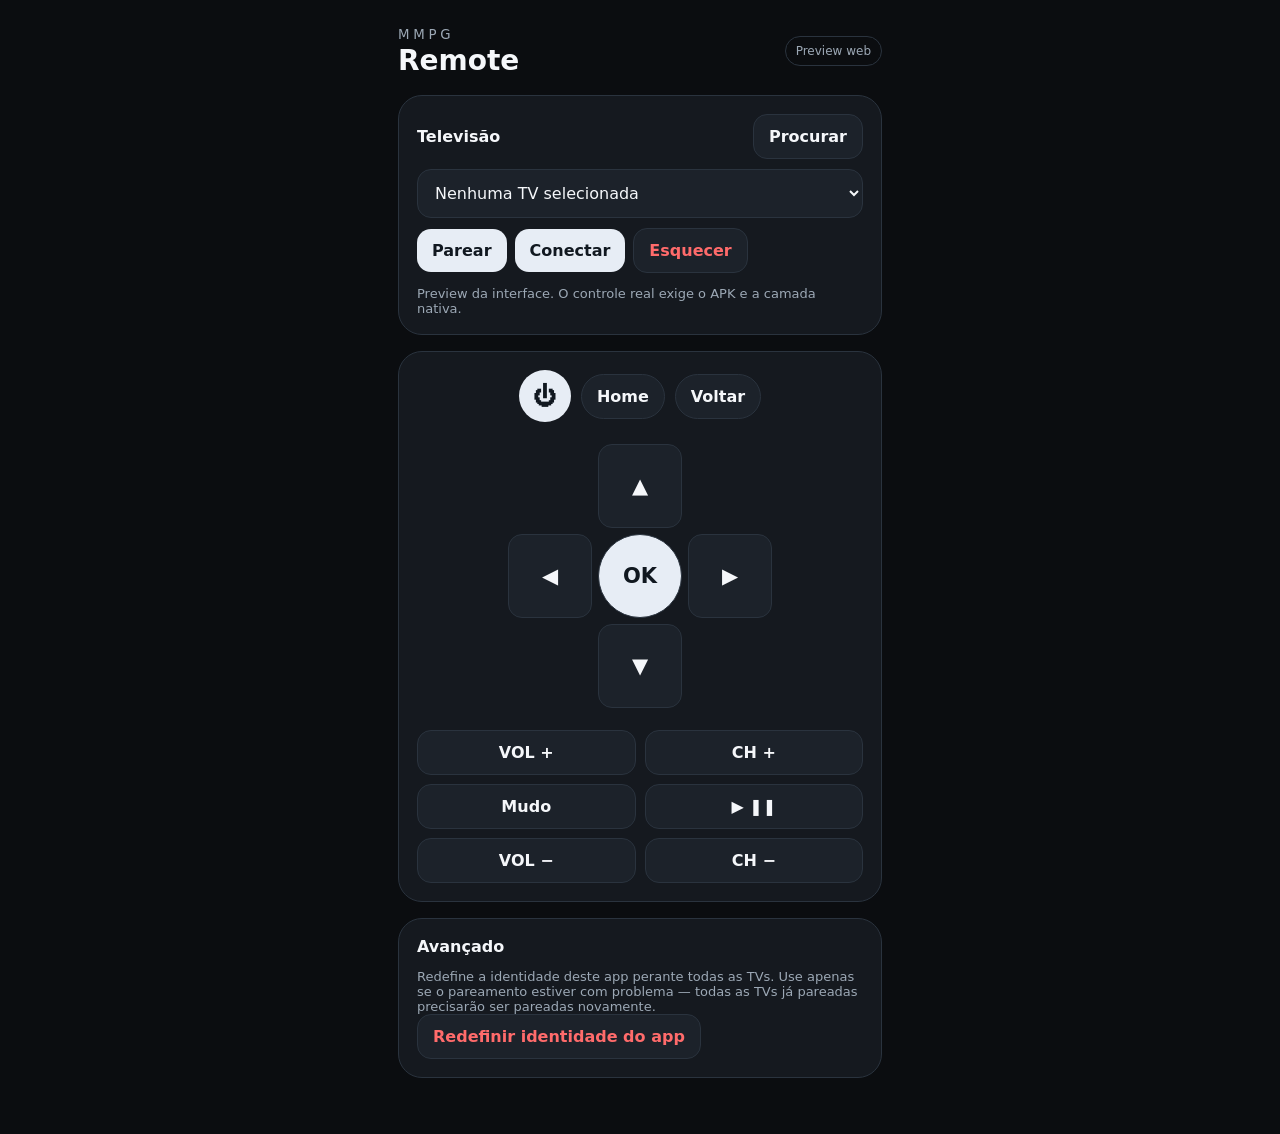
==== MMPG_Remote/app/src/main/assets/index.html @ 169b91bf "Implement MMPG Remote: Android TV Remote Protocol v2 client Initial working implementation of the MM" ====
<!doctype html>
<html lang="pt-BR">
<head>
  <meta charset="utf-8" />
  <meta name="viewport" content="width=device-width,initial-scale=1,viewport-fit=cover" />
  <title>MMPG Remote</title>
  <link rel="stylesheet" href="style.css" />
</head>
<body>
  <main class="app">
    <header>
      <div>
        <small>MMPG</small>
        <h1>Remote</h1>
      </div>
      <span id="status" class="badge">Desconectado</span>
      <span id="mockBadge" class="badge mock" hidden title="Build de debug (BuildConfig.ALLOW_MOCK)">DEBUG</span>
    </header>

    <section class="card">
      <div class="row">
        <strong>Televisão</strong>
        <button class="ghost" onclick="discover()">Procurar</button>
      </div>
      <select id="deviceSelect">
        <option value="">Nenhuma TV selecionada</option>
      </select>
      <div class="row compact">
        <button onclick="openPair()">Parear</button>
        <button onclick="connectTv()">Conectar</button>
        <button class="danger ghost" onclick="forgetTv()">Esquecer</button>
      </div>
      <p id="deviceInfo" class="muted">Celular e TV devem estar na mesma Wi‑Fi.</p>
    </section>

    <section class="remote">
      <div class="top-actions">
        <button class="round power" onclick="key('POWER')">⏻</button>
        <button class="pill" onclick="key('HOME')">Home</button>
        <button class="pill" onclick="key('BACK')">Voltar</button>
      </div>

      <div class="dpad">
        <button class="up" onclick="key('UP')">▲</button>
        <button class="left" onclick="key('LEFT')">◀</button>
        <button class="ok" onclick="key('ENTER')">OK</button>
        <button class="right" onclick="key('RIGHT')">▶</button>
        <button class="down" onclick="key('DOWN')">▼</button>
      </div>

      <div class="grid">
        <button onclick="key('VOLUME_UP')">VOL +</button>
        <button onclick="key('CHANNEL_UP')">CH +</button>
        <button onclick="key('MUTE')">Mudo</button>
        <button onclick="key('PLAY_PAUSE')">▶︎ ❚❚</button>
        <button onclick="key('VOLUME_DOWN')">VOL −</button>
        <button onclick="key('CHANNEL_DOWN')">CH −</button>
      </div>
    </section>

    <section class="card advanced">
      <strong>Avançado</strong>
      <p class="muted">Redefine a identidade deste app perante todas as TVs. Use apenas se o pareamento estiver com problema — todas as TVs já pareadas precisarão ser pareadas novamente.</p>
      <button class="danger ghost" onclick="resetIdentity()">Redefinir identidade do app</button>
    </section>
  </main>

  <dialog id="pairDialog">
    <form method="dialog" onsubmit="return doPair(event)">
      <h3>Parear TV</h3>
      <p>Digite o código exibido na televisão.</p>
      <input id="pin" inputmode="text" autocomplete="one-time-code" maxlength="12" placeholder="Código da TV" />
      <div class="row">
        <button value="cancel" class="ghost">Cancelar</button>
        <button value="default" type="submit">Parear</button>
      </div>
    </form>
  </dialog>

  <div id="toast"></div>
  <script src="app.js"></script>
</body>
</html>
---- MMPG_Remote/app/src/main/assets/style.css ----
:root{
  color-scheme:dark;
  --bg:#0b0d10;
  --panel:#15191f;
  --panel2:#1c222a;
  --text:#f5f7fa;
  --muted:#9ca8b5;
  --line:#2a333e;
  --accent:#e7edf5;
  --danger:#ff6b6b;
}
*{box-sizing:border-box}
body{margin:0;background:var(--bg);color:var(--text);font-family:Inter,system-ui,Arial,sans-serif}
.app{max-width:520px;margin:auto;padding:24px 18px 40px}
header{display:flex;align-items:center;justify-content:space-between;margin-bottom:18px}
header small{letter-spacing:.28em;color:var(--muted)}
h1{margin:1px 0 0;font-size:28px}
.card,.remote{background:var(--panel);border:1px solid var(--line);border-radius:24px;padding:18px;margin-bottom:16px}
.row{display:flex;align-items:center;justify-content:space-between;gap:8px}
.compact{margin-top:10px;justify-content:flex-start;flex-wrap:wrap}
select,input,button{font:inherit}
select,input{width:100%;background:var(--panel2);color:var(--text);border:1px solid var(--line);border-radius:14px;padding:13px;margin-top:10px}
button{border:0;border-radius:14px;padding:12px 15px;background:var(--accent);color:#111820;font-weight:700}
button.ghost{background:var(--panel2);color:var(--text);border:1px solid var(--line)}
button.danger{color:var(--danger)}
.badge{font-size:12px;color:var(--muted);border:1px solid var(--line);padding:7px 10px;border-radius:99px}
.badge.mock{color:var(--danger);border-color:var(--danger);margin-left:6px}
.muted{color:var(--muted);font-size:13px;margin-bottom:0}
.top-actions{display:flex;gap:10px;justify-content:center;align-items:center}
.round{width:52px;height:52px;border-radius:50%;padding:0;font-size:23px}
.pill{border-radius:99px;background:var(--panel2);color:var(--text);border:1px solid var(--line)}
.dpad{width:264px;height:264px;margin:22px auto;display:grid;grid-template:repeat(3,1fr)/repeat(3,1fr);gap:6px}
.dpad button{background:var(--panel2);color:var(--text);font-size:21px;border:1px solid var(--line)}
.dpad .up{grid-column:2}.dpad .left{grid-column:1;grid-row:2}.dpad .ok{grid-column:2;grid-row:2;border-radius:50%;background:var(--accent);color:#111820}.dpad .right{grid-column:3;grid-row:2}.dpad .down{grid-column:2;grid-row:3}
.grid{display:grid;grid-template-columns:repeat(2,1fr);gap:9px}.grid button{background:var(--panel2);color:var(--text);border:1px solid var(--line)}
dialog{border:1px solid var(--line);background:var(--panel);color:var(--text);border-radius:20px;max-width:360px;width:calc(100% - 32px)}
dialog::backdrop{background:#000a}
#toast{position:fixed;left:50%;bottom:26px;transform:translateX(-50%);background:#eff3f8;color:#12171d;padding:11px 15px;border-radius:99px;opacity:0;pointer-events:none;transition:.2s;max-width:90%;white-space:nowrap;overflow:hidden;text-overflow:ellipsis}
#toast.show{opacity:1}
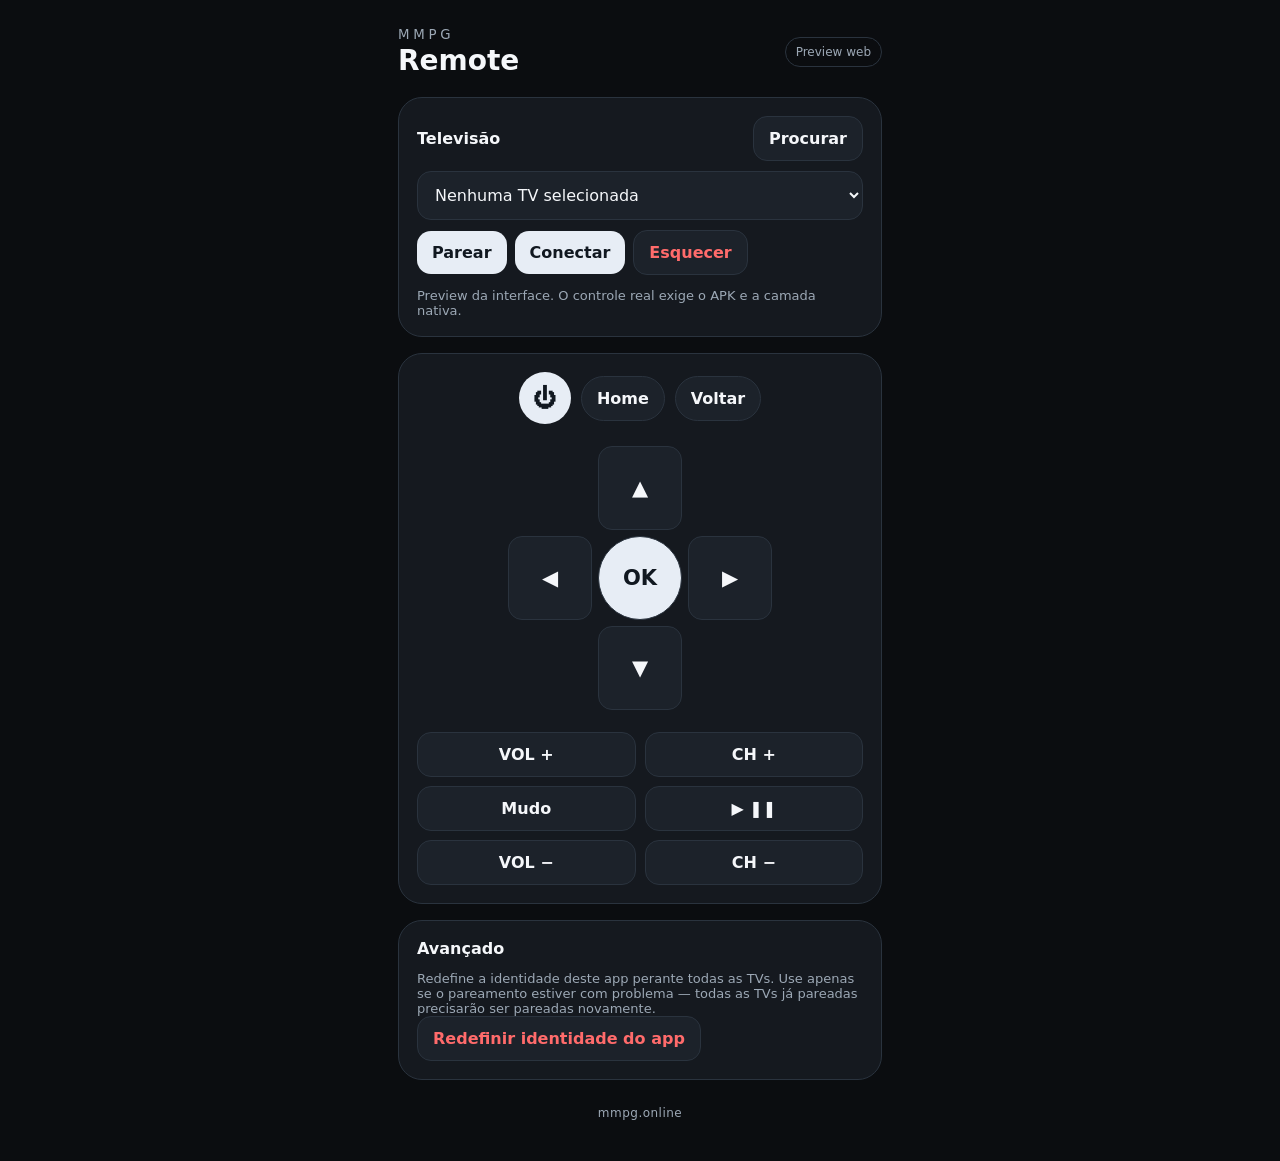
==== commit ce393b8c: "Validate MMPG Remote against a real Android TV and fix real-device bugs First end-to-end validation " ====
--- a/MMPG_Remote/app/src/main/assets/index.html
+++ b/MMPG_Remote/app/src/main/assets/index.html
@@ -12,6 +12,7 @@
       <div>
         <small>MMPG</small>
         <h1>Remote</h1>
+        <small id="versionLabel" class="version"></small>
       </div>
       <span id="status" class="badge">Desconectado</span>
       <span id="mockBadge" class="badge mock" hidden title="Build de debug (BuildConfig.ALLOW_MOCK)">DEBUG</span>
@@ -63,6 +64,21 @@
       <p class="muted">Redefine a identidade deste app perante todas as TVs. Use apenas se o pareamento estiver com problema — todas as TVs já pareadas precisarão ser pareadas novamente.</p>
       <button class="danger ghost" onclick="resetIdentity()">Redefinir identidade do app</button>
     </section>
+
+    <section class="card debug-log" id="debugLogSection" hidden>
+      <div class="row">
+        <strong>Log</strong>
+        <div class="row compact" style="margin-top:0">
+          <button class="ghost" onclick="copyLog()">Copiar</button>
+          <button class="ghost" onclick="clearLog()">Limpar</button>
+        </div>
+      </div>
+      <pre id="debugLog" class="log"></pre>
+    </section>
+
+    <footer class="app-footer">
+      <a href="https://mmpg.online" target="_blank" rel="noopener">mmpg.online</a>
+    </footer>
   </main>
 
   <dialog id="pairDialog">
@@ -71,7 +87,7 @@
       <p>Digite o código exibido na televisão.</p>
       <input id="pin" inputmode="text" autocomplete="one-time-code" maxlength="12" placeholder="Código da TV" />
       <div class="row">
-        <button value="cancel" class="ghost">Cancelar</button>
+        <button type="button" class="ghost" onclick="cancelPair()">Cancelar</button>
         <button value="default" type="submit">Parear</button>
       </div>
     </form>
--- a/MMPG_Remote/app/src/main/assets/style.css
+++ b/MMPG_Remote/app/src/main/assets/style.css
@@ -15,6 +15,8 @@
 header{display:flex;align-items:center;justify-content:space-between;margin-bottom:18px}
 header small{letter-spacing:.28em;color:var(--muted)}
 h1{margin:1px 0 0;font-size:28px}
+.version{display:block;letter-spacing:0;color:var(--muted);font-size:11px;margin-top:2px}
+.log{max-height:180px;overflow-y:auto;overflow-x:auto;white-space:pre-wrap;word-break:break-word;background:var(--panel2);border:1px solid var(--line);border-radius:12px;padding:10px;margin-top:10px;font-family:ui-monospace,Consolas,monospace;font-size:11px;color:var(--muted);line-height:1.5}
 .card,.remote{background:var(--panel);border:1px solid var(--line);border-radius:24px;padding:18px;margin-bottom:16px}
 .row{display:flex;align-items:center;justify-content:space-between;gap:8px}
 .compact{margin-top:10px;justify-content:flex-start;flex-wrap:wrap}
@@ -37,3 +39,6 @@
 dialog::backdrop{background:#000a}
 #toast{position:fixed;left:50%;bottom:26px;transform:translateX(-50%);background:#eff3f8;color:#12171d;padding:11px 15px;border-radius:99px;opacity:0;pointer-events:none;transition:.2s;max-width:90%;white-space:nowrap;overflow:hidden;text-overflow:ellipsis}
 #toast.show{opacity:1}
+.app-footer{text-align:center;padding-top:6px}
+.app-footer a{color:var(--muted);font-size:12px;text-decoration:none;letter-spacing:.04em}
+.app-footer a:active{color:var(--text)}
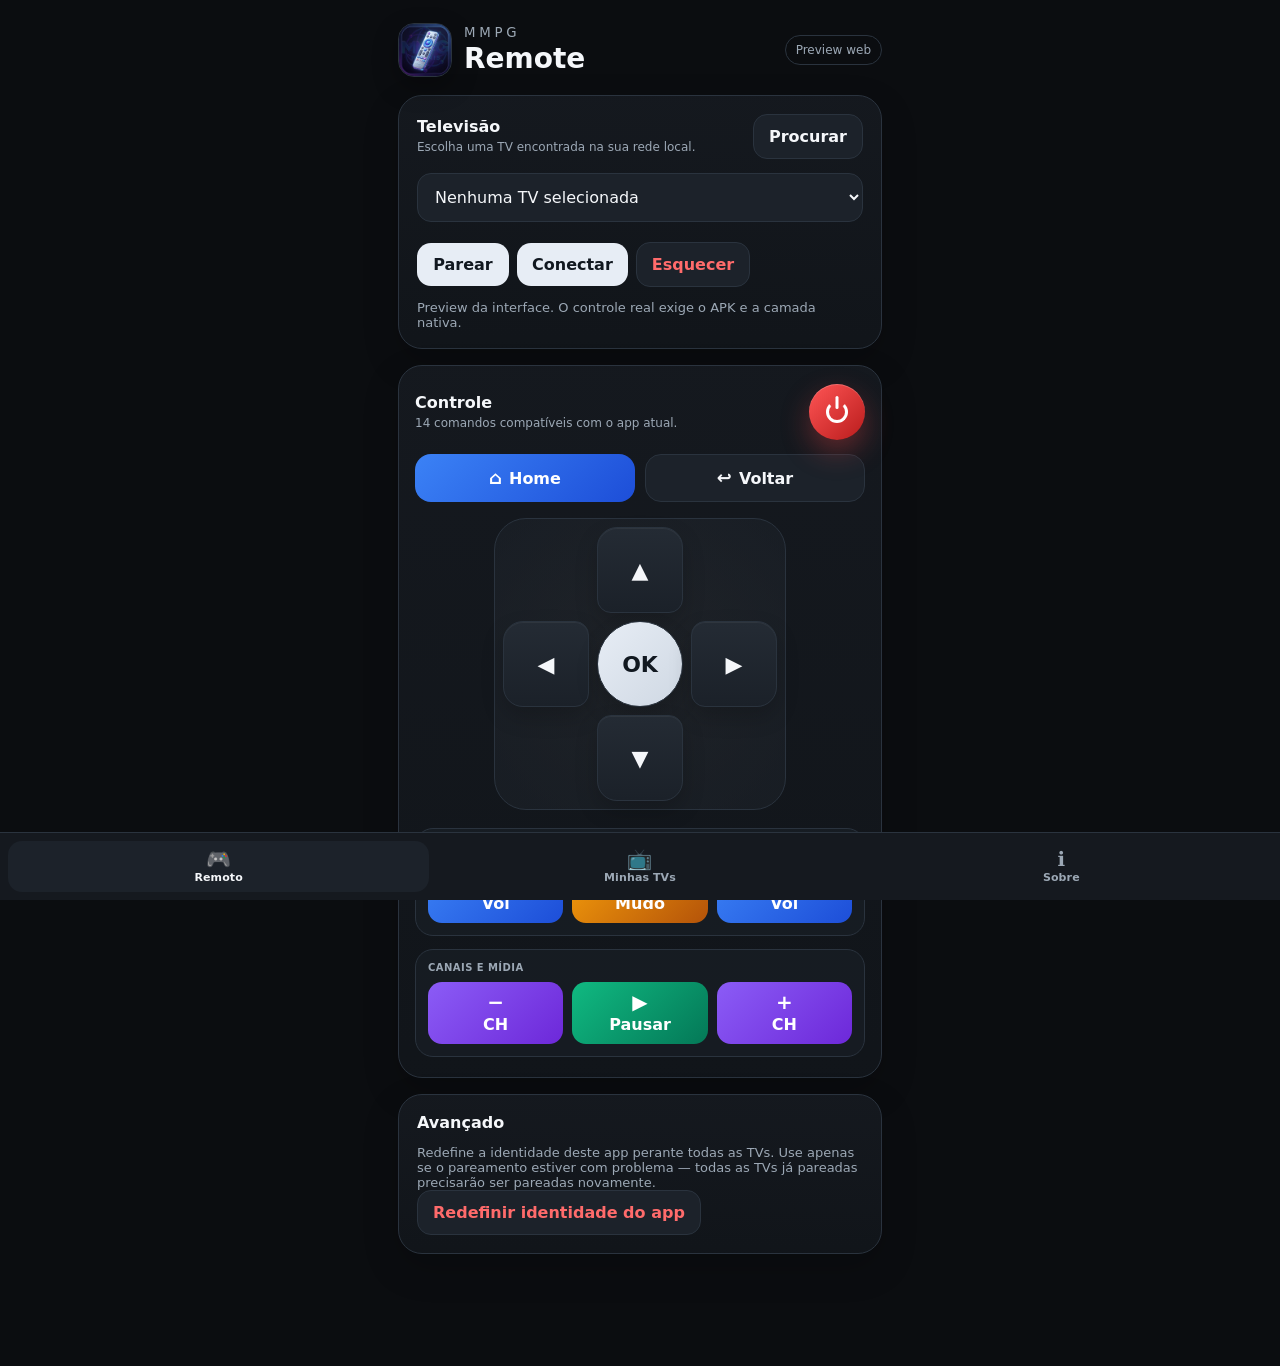
==== commit 5449f143: "Add multi-brand TV support, Play Billing paywall, and UI overhaul to MMPG Remote - New TvProvider ar" ====
--- a/MMPG_Remote/app/src/main/assets/index.html
+++ b/MMPG_Remote/app/src/main/assets/index.html
@@ -5,81 +5,163 @@
   <meta name="viewport" content="width=device-width,initial-scale=1,viewport-fit=cover" />
   <title>MMPG Remote</title>
   <link rel="stylesheet" href="style.css" />
+  <link rel="stylesheet" href="paywall.css" />
 </head>
 <body>
   <main class="app">
-    <header>
-      <div>
-        <small>MMPG</small>
-        <h1>Remote</h1>
-        <small id="versionLabel" class="version"></small>
-      </div>
-      <span id="status" class="badge">Desconectado</span>
-      <span id="mockBadge" class="badge mock" hidden title="Build de debug (BuildConfig.ALLOW_MOCK)">DEBUG</span>
+    <header class="app-header">
+      <div class="brand-lockup">
+        <img src="logo_mmpg_remoto.jpg" alt="MMPG Remote" class="app-logo">
+        <div>
+          <small>MMPG</small>
+          <h1>Remote</h1>
+          <small id="versionLabel" class="version"></small>
+        </div>
+      </div>
+      <div class="header-status">
+        <span id="status" class="badge">Desconectado</span>
+        <span id="mockBadge" class="badge mock" hidden title="Build de debug (BuildConfig.ALLOW_MOCK)">DEBUG</span>
+      </div>
     </header>
 
-    <section class="card">
-      <div class="row">
-        <strong>Televisão</strong>
-        <button class="ghost" onclick="discover()">Procurar</button>
-      </div>
-      <select id="deviceSelect">
-        <option value="">Nenhuma TV selecionada</option>
-      </select>
-      <div class="row compact">
-        <button onclick="openPair()">Parear</button>
-        <button onclick="connectTv()">Conectar</button>
-        <button class="danger ghost" onclick="forgetTv()">Esquecer</button>
-      </div>
-      <p id="deviceInfo" class="muted">Celular e TV devem estar na mesma Wi‑Fi.</p>
-    </section>
-
-    <section class="remote">
-      <div class="top-actions">
-        <button class="round power" onclick="key('POWER')">⏻</button>
-        <button class="pill" onclick="key('HOME')">Home</button>
-        <button class="pill" onclick="key('BACK')">Voltar</button>
-      </div>
-
-      <div class="dpad">
-        <button class="up" onclick="key('UP')">▲</button>
-        <button class="left" onclick="key('LEFT')">◀</button>
-        <button class="ok" onclick="key('ENTER')">OK</button>
-        <button class="right" onclick="key('RIGHT')">▶</button>
-        <button class="down" onclick="key('DOWN')">▼</button>
-      </div>
-
-      <div class="grid">
-        <button onclick="key('VOLUME_UP')">VOL +</button>
-        <button onclick="key('CHANNEL_UP')">CH +</button>
-        <button onclick="key('MUTE')">Mudo</button>
-        <button onclick="key('PLAY_PAUSE')">▶︎ ❚❚</button>
-        <button onclick="key('VOLUME_DOWN')">VOL −</button>
-        <button onclick="key('CHANNEL_DOWN')">CH −</button>
-      </div>
-    </section>
-
-    <section class="card advanced">
-      <strong>Avançado</strong>
-      <p class="muted">Redefine a identidade deste app perante todas as TVs. Use apenas se o pareamento estiver com problema — todas as TVs já pareadas precisarão ser pareadas novamente.</p>
-      <button class="danger ghost" onclick="resetIdentity()">Redefinir identidade do app</button>
-    </section>
-
-    <section class="card debug-log" id="debugLogSection" hidden>
-      <div class="row">
-        <strong>Log</strong>
-        <div class="row compact" style="margin-top:0">
-          <button class="ghost" onclick="copyLog()">Copiar</button>
-          <button class="ghost" onclick="clearLog()">Limpar</button>
-        </div>
-      </div>
-      <pre id="debugLog" class="log"></pre>
-    </section>
-
-    <footer class="app-footer">
-      <a href="https://mmpg.online" target="_blank" rel="noopener">mmpg.online</a>
-    </footer>
+    <div class="view" id="view-remote">
+      <section class="card tv-card">
+        <div class="row">
+          <div>
+            <strong>Televisão</strong>
+            <p class="section-hint">Escolha uma TV encontrada na sua rede local.</p>
+          </div>
+          <button class="ghost discover-btn" onclick="discover()">Procurar</button>
+        </div>
+        <select id="deviceSelect" aria-label="TV selecionada">
+          <option value="">Nenhuma TV selecionada</option>
+        </select>
+        <div id="deviceCards" class="device-cards" aria-live="polite"></div>
+        <div class="row compact tv-actions">
+          <button onclick="openPair()">Parear</button>
+          <button onclick="connectTv()">Conectar</button>
+          <button class="danger ghost" onclick="forgetTv()">Esquecer</button>
+        </div>
+        <p id="deviceInfo" class="muted">Celular e TV devem estar na mesma Wi‑Fi.</p>
+      </section>
+
+      <section class="remote">
+        <div class="remote-head">
+          <div>
+            <strong>Controle</strong>
+            <p class="section-hint">14 comandos compatíveis com o app atual.</p>
+          </div>
+          <button class="round power" onclick="key('POWER')" aria-label="Ligar/desligar"><span class="power-icon"></span></button>
+        </div>
+
+        <div class="top-actions">
+          <button class="pill pill-home" onclick="key('HOME')"><span>⌂</span>Home</button>
+          <button class="pill pill-back" onclick="key('BACK')"><span>↩</span>Voltar</button>
+        </div>
+
+        <div class="dpad">
+          <button class="up" onclick="key('UP')" aria-label="Cima"><span>▲</span></button>
+          <button class="left" onclick="key('LEFT')" aria-label="Esquerda"><span>◀</span></button>
+          <button class="ok" onclick="key('ENTER')">OK</button>
+          <button class="right" onclick="key('RIGHT')" aria-label="Direita"><span>▶</span></button>
+          <button class="down" onclick="key('DOWN')" aria-label="Baixo"><span>▼</span></button>
+        </div>
+
+        <div class="remote-groups">
+          <div class="remote-group">
+            <span class="group-label">Volume</span>
+            <div class="grid grid-three">
+              <button class="fn-volume" onclick="key('VOLUME_DOWN')"><span>−</span>Vol</button>
+              <button class="fn-mute" onclick="key('MUTE')"><span>●</span>Mudo</button>
+              <button class="fn-volume" onclick="key('VOLUME_UP')"><span>+</span>Vol</button>
+            </div>
+          </div>
+          <div class="remote-group">
+            <span class="group-label">Canais e mídia</span>
+            <div class="grid grid-three">
+              <button class="fn-channel" onclick="key('CHANNEL_DOWN')"><span>−</span>CH</button>
+              <button class="fn-play" onclick="key('PLAY_PAUSE')"><span>▶</span>Pausar</button>
+              <button class="fn-channel" onclick="key('CHANNEL_UP')"><span>+</span>CH</button>
+            </div>
+          </div>
+        </div>
+      </section>
+
+      <section class="card advanced">
+        <strong>Avançado</strong>
+        <p class="muted">Redefine a identidade deste app perante todas as TVs. Use apenas se o pareamento estiver com problema — todas as TVs já pareadas precisarão ser pareadas novamente.</p>
+        <button class="danger ghost" onclick="resetIdentity()">Redefinir identidade do app</button>
+      </section>
+
+      <section class="card debug-log" id="debugLogSection" hidden>
+        <div class="row">
+          <strong>Log</strong>
+          <div class="row compact" style="margin-top:0">
+            <button class="ghost" onclick="copyLog()">Copiar</button>
+            <button class="ghost" onclick="clearLog()">Limpar</button>
+          </div>
+        </div>
+        <pre id="debugLog" class="log"></pre>
+      </section>
+    </div>
+
+    <div class="view" id="view-tvs" hidden>
+      <section class="card">
+        <div class="row">
+          <strong>TVs pareadas</strong>
+          <button class="ghost" onclick="loadPairedDevices()">Atualizar</button>
+        </div>
+        <p class="muted">TVs que você já pareou neste aparelho — inclusive as que não estão visíveis na rede agora.</p>
+        <div id="pairedList" class="paired-list">
+          <p class="muted" id="pairedEmpty">Nenhuma TV pareada ainda.</p>
+        </div>
+      </section>
+    </div>
+
+    <div class="view" id="view-about" hidden>
+      <section class="card">
+        <div class="row">
+          <strong>MMPG Remote</strong>
+          <small id="aboutVersion" class="muted"></small>
+        </div>
+        <p class="muted">Controle remoto para Android TV/Google TV, LG webOS e Samsung Tizen — direto na sua rede local, sem servidor, sem nuvem.</p>
+      </section>
+
+      <section class="card" id="aboutPlanCard">
+        <strong>Seu plano</strong>
+        <p class="muted" id="aboutPlanStatus">Verificando…</p>
+        <div class="row compact" id="aboutPlanActions" hidden>
+          <button onclick="buyLifetimeFromAbout()">Comprar vitalício <span id="aboutPriceLifetime"></span></button>
+          <button class="ghost" onclick="buySubscriptionFromAbout()">Assinar <span id="aboutPriceMonthly"></span></button>
+        </div>
+      </section>
+
+      <section class="card">
+        <strong>Privacidade</strong>
+        <p class="muted">O MMPG Remote não cria conta, não usa anúncios, analytics ou rastreamento, e não coleta dados pessoais para controlar a TV — tudo acontece direto na sua rede local. Compras opcionais são processadas pelo Google Play Billing (o app nunca vê dados de pagamento).</p>
+      </section>
+
+      <section class="card">
+        <strong>Links</strong>
+        <div class="about-links">
+          <button class="link-button" onclick="openPrivacySummary()">Política de Privacidade</button>
+          <a href="https://mmpg.online" target="_blank" rel="noopener">mmpg.online</a>
+        </div>
+      </section>
+    </div>
   </main>
+
+  <nav class="tabbar">
+    <button class="tab-btn active" id="tabBtn-remote" onclick="showView('remote')">
+      <span class="tab-icon">🎮</span><span class="tab-label">Remoto</span>
+    </button>
+    <button class="tab-btn" id="tabBtn-tvs" onclick="showView('tvs')">
+      <span class="tab-icon">📺</span><span class="tab-label">Minhas TVs</span>
+    </button>
+    <button class="tab-btn" id="tabBtn-about" onclick="showView('about')">
+      <span class="tab-icon">ℹ️</span><span class="tab-label">Sobre</span>
+    </button>
+  </nav>
 
   <dialog id="pairDialog">
     <form method="dialog" onsubmit="return doPair(event)">
@@ -93,7 +175,35 @@
     </form>
   </dialog>
 
+  <dialog id="privacyDialog" class="privacy-dialog">
+    <div>
+      <div class="privacy-head">
+        <div>
+          <span class="privacy-eyebrow">Resumo dentro do app</span>
+          <h3>Política de Privacidade</h3>
+        </div>
+        <button type="button" class="ghost dialog-close" onclick="closePrivacySummary()" aria-label="Fechar">×</button>
+      </div>
+      <p class="privacy-lead">Esta janela resume os pontos principais para consulta rápida. A versão completa, oficial e mais atualizada fica publicada no link abaixo.</p>
+
+      <div class="privacy-summary">
+        <p><strong>Privacidade por padrão</strong><span>Sem conta, anúncios, analytics ou rastreamento.</span></p>
+        <p><strong>Controle local</strong><span>Comandos enviados direto entre celular e TV na mesma rede.</span></p>
+        <p><strong>Dados no aparelho</strong><span>TVs pareadas, nomes de exibição, identidade técnica e preferências ficam locais.</span></p>
+        <p><strong>Permissões</strong><span>Rede e Wi‑Fi servem para encontrar TVs próximas, não para localização geográfica.</span></p>
+        <p><strong>Compras</strong><span>Google Play Billing processa pagamentos; o app nunca vê cartão ou dados bancários.</span></p>
+        <p><strong>Exclusão</strong><span>Limpe dados do app, esqueça TVs pareadas ou desinstale para remover dados locais.</span></p>
+      </div>
+
+      <div class="privacy-actions">
+        <a href="https://mmpg.online/privacidade" target="_blank" rel="noopener">Ver política completa</a>
+        <button type="button" class="ghost" onclick="closePrivacySummary()">Fechar</button>
+      </div>
+    </div>
+  </dialog>
+
   <div id="toast"></div>
+  <script src="paywall.js"></script>
   <script src="app.js"></script>
 </body>
 </html>
--- a/MMPG_Remote/app/src/main/assets/style.css
+++ b/MMPG_Remote/app/src/main/assets/style.css
@@ -8,16 +8,26 @@
   --line:#2a333e;
   --accent:#e7edf5;
   --danger:#ff6b6b;
+  --accent-blue:#3b82f6;
+  --accent-purple:#8b5cf6;
+  --accent-amber:#f59e0b;
+  --accent-green:#10b981;
+  --accent-red:#ef4444;
 }
 *{box-sizing:border-box}
 body{margin:0;background:var(--bg);color:var(--text);font-family:Inter,system-ui,Arial,sans-serif}
-.app{max-width:520px;margin:auto;padding:24px 18px 40px}
+.app{max-width:520px;margin:auto;padding:22px 18px calc(96px + env(safe-area-inset-bottom))}
+.view[hidden]{display:none}
 header{display:flex;align-items:center;justify-content:space-between;margin-bottom:18px}
+.app-header{gap:14px}
+.brand-lockup{display:flex;align-items:center;gap:12px;min-width:0}
+.app-logo{width:54px;height:54px;border-radius:16px;object-fit:cover;border:1px solid var(--line);box-shadow:0 10px 26px rgba(0,0,0,.3)}
+.header-status{display:flex;align-items:center;justify-content:flex-end;gap:7px;flex-wrap:wrap}
 header small{letter-spacing:.28em;color:var(--muted)}
 h1{margin:1px 0 0;font-size:28px}
 .version{display:block;letter-spacing:0;color:var(--muted);font-size:11px;margin-top:2px}
 .log{max-height:180px;overflow-y:auto;overflow-x:auto;white-space:pre-wrap;word-break:break-word;background:var(--panel2);border:1px solid var(--line);border-radius:12px;padding:10px;margin-top:10px;font-family:ui-monospace,Consolas,monospace;font-size:11px;color:var(--muted);line-height:1.5}
-.card,.remote{background:var(--panel);border:1px solid var(--line);border-radius:24px;padding:18px;margin-bottom:16px}
+.card,.remote{background:linear-gradient(180deg,rgba(21,25,31,.98),rgba(17,21,26,.98));border:1px solid var(--line);border-radius:24px;padding:18px;margin-bottom:16px;box-shadow:0 14px 36px rgba(0,0,0,.18)}
 .row{display:flex;align-items:center;justify-content:space-between;gap:8px}
 .compact{margin-top:10px;justify-content:flex-start;flex-wrap:wrap}
 select,input,button{font:inherit}
@@ -28,17 +38,91 @@
 .badge{font-size:12px;color:var(--muted);border:1px solid var(--line);padding:7px 10px;border-radius:99px}
 .badge.mock{color:var(--danger);border-color:var(--danger);margin-left:6px}
 .muted{color:var(--muted);font-size:13px;margin-bottom:0}
-.top-actions{display:flex;gap:10px;justify-content:center;align-items:center}
-.round{width:52px;height:52px;border-radius:50%;padding:0;font-size:23px}
-.pill{border-radius:99px;background:var(--panel2);color:var(--text);border:1px solid var(--line)}
-.dpad{width:264px;height:264px;margin:22px auto;display:grid;grid-template:repeat(3,1fr)/repeat(3,1fr);gap:6px}
-.dpad button{background:var(--panel2);color:var(--text);font-size:21px;border:1px solid var(--line)}
-.dpad .up{grid-column:2}.dpad .left{grid-column:1;grid-row:2}.dpad .ok{grid-column:2;grid-row:2;border-radius:50%;background:var(--accent);color:#111820}.dpad .right{grid-column:3;grid-row:2}.dpad .down{grid-column:2;grid-row:3}
-.grid{display:grid;grid-template-columns:repeat(2,1fr);gap:9px}.grid button{background:var(--panel2);color:var(--text);border:1px solid var(--line)}
-dialog{border:1px solid var(--line);background:var(--panel);color:var(--text);border-radius:20px;max-width:360px;width:calc(100% - 32px)}
+.section-hint{color:var(--muted);font-size:12px;margin:3px 0 0;line-height:1.35}
+.discover-btn{white-space:nowrap}
+.tv-card select{margin-top:14px}
+.device-cards{display:flex;flex-direction:column;gap:8px;margin-top:10px}
+.device-empty{color:var(--muted);font-size:12px;border:1px dashed var(--line);border-radius:14px;padding:12px;text-align:center;background:rgba(28,34,42,.38)}
+.device-card{display:grid;grid-template-columns:auto 1fr auto;align-items:center;gap:11px;width:100%;padding:12px;background:var(--panel2);color:var(--text);border:1px solid var(--line);border-radius:16px;text-align:left}
+.device-card.selected{border-color:rgba(16,185,129,.75);box-shadow:0 0 0 1px rgba(16,185,129,.28),0 12px 28px rgba(0,0,0,.18)}
+.device-icon{width:38px;height:38px;border-radius:12px;display:flex;align-items:center;justify-content:center;background:linear-gradient(135deg,var(--accent-green),#06b6d4);color:#07100f;font-size:13px;font-weight:900}
+.device-main{min-width:0;display:flex;flex-direction:column;gap:2px}
+.device-main strong{font-size:14px;white-space:nowrap;overflow:hidden;text-overflow:ellipsis}
+.device-main small{color:var(--muted);font-size:11px;white-space:nowrap;overflow:hidden;text-overflow:ellipsis}
+.device-check{opacity:0;color:var(--accent-green);font-weight:900}
+.device-card.selected .device-check{opacity:1}
+.tv-actions button{min-width:92px}
+.remote{padding:18px 16px 20px}
+.remote-head{display:flex;align-items:center;justify-content:space-between;gap:12px;margin-bottom:14px}
+.top-actions{display:grid;grid-template-columns:1fr 1fr;gap:10px;margin:8px 0 14px}
+.round{width:56px;height:56px;border-radius:50%;padding:0}
+.round.power{position:relative;background:linear-gradient(135deg,#ff5555,#b91c1c);box-shadow:0 12px 28px rgba(239,68,68,.35),inset 0 1px 0 rgba(255,255,255,.2)}
+.power-icon{position:relative;display:block;width:22px;height:22px;margin:auto;border:3px solid #fff;border-top-color:transparent;border-radius:50%}
+.power-icon::before{content:"";position:absolute;left:50%;top:-8px;width:3px;height:13px;background:#fff;border-radius:99px;transform:translateX(-50%)}
+.pill{display:flex;align-items:center;justify-content:center;gap:7px;border-radius:16px;background:var(--panel2);color:var(--text);border:1px solid var(--line);min-height:48px}
+.pill span{font-size:18px;line-height:1}
+.pill-home{background:linear-gradient(135deg,var(--accent-blue),#1d4ed8);color:#fff;border:0}
+.pill-back{background:var(--panel2);color:var(--text);border:1px solid var(--line)}
+.dpad{width:min(292px,100%);aspect-ratio:1;margin:16px auto 18px;display:grid;grid-template:repeat(3,1fr)/repeat(3,1fr);gap:8px;padding:8px;border:1px solid var(--line);border-radius:32px;background:radial-gradient(circle at 50% 50%,rgba(255,255,255,.05),rgba(28,34,42,.55))}
+.dpad button{background:linear-gradient(180deg,#242b34,#1b2129);color:var(--text);font-size:22px;border:1px solid var(--line);box-shadow:inset 0 1px 0 rgba(255,255,255,.05),0 10px 22px rgba(0,0,0,.18)}
+.dpad button:active,.grid button:active,.pill:active,.round:active{transform:translateY(1px);filter:brightness(1.08)}
+.dpad .up{grid-column:2;border-radius:20px 20px 14px 14px}.dpad .left{grid-column:1;grid-row:2;border-radius:20px 14px 14px 20px}.dpad .ok{grid-column:2;grid-row:2;border-radius:50%;background:linear-gradient(135deg,var(--accent),#cfd8e3);color:#111820;font-weight:900}.dpad .right{grid-column:3;grid-row:2;border-radius:14px 20px 20px 14px}.dpad .down{grid-column:2;grid-row:3;border-radius:14px 14px 20px 20px}
+.remote-groups{display:flex;flex-direction:column;gap:13px}
+.remote-group{border:1px solid var(--line);border-radius:18px;padding:12px;background:rgba(28,34,42,.48)}
+.group-label{display:block;color:var(--muted);font-size:10px;font-weight:800;text-transform:uppercase;letter-spacing:.45px;margin:0 0 9px}
+.grid{display:grid;gap:9px}
+.grid-three{grid-template-columns:repeat(3,1fr)}
+.grid button{min-height:56px;color:#fff;border:0;font-weight:800;display:flex;flex-direction:column;align-items:center;justify-content:center;gap:3px;padding:10px 6px}
+.grid button span{display:block;font-size:20px;line-height:1}
+.grid .fn-volume{background:linear-gradient(135deg,var(--accent-blue),#1d4ed8)}
+.grid .fn-channel{background:linear-gradient(135deg,var(--accent-purple),#6d28d9)}
+.grid .fn-mute{background:linear-gradient(135deg,var(--accent-amber),#b45309)}
+.grid .fn-play{background:linear-gradient(135deg,var(--accent-green),#047857)}
+dialog{border:1px solid var(--line);background:var(--panel);color:var(--text);border-radius:20px;max-width:360px;width:calc(100% - 32px);box-shadow:0 24px 80px rgba(0,0,0,.45)}
+dialog h3{margin:0 0 10px}
 dialog::backdrop{background:#000a}
-#toast{position:fixed;left:50%;bottom:26px;transform:translateX(-50%);background:#eff3f8;color:#12171d;padding:11px 15px;border-radius:99px;opacity:0;pointer-events:none;transition:.2s;max-width:90%;white-space:nowrap;overflow:hidden;text-overflow:ellipsis}
+#toast{position:fixed;left:50%;bottom:calc(88px + env(safe-area-inset-bottom));transform:translateX(-50%);background:#eff3f8;color:#12171d;padding:11px 15px;border-radius:99px;opacity:0;pointer-events:none;transition:.2s;max-width:90%;white-space:nowrap;overflow:hidden;text-overflow:ellipsis;z-index:200}
 #toast.show{opacity:1}
-.app-footer{text-align:center;padding-top:6px}
-.app-footer a{color:var(--muted);font-size:12px;text-decoration:none;letter-spacing:.04em}
-.app-footer a:active{color:var(--text)}
+
+/* Navegação inferior (abas) */
+.tabbar{
+  position:fixed;left:0;right:0;bottom:0;z-index:100;
+  display:flex;background:var(--panel);border-top:1px solid var(--line);
+  padding:8px max(8px,env(safe-area-inset-left)) calc(8px + env(safe-area-inset-bottom)) max(8px,env(safe-area-inset-right));
+}
+.tab-btn{flex:1;display:flex;flex-direction:column;align-items:center;gap:2px;background:none;border:0;border-radius:14px;padding:8px 4px;color:var(--muted);font-weight:600;font-size:11px}
+.tab-btn.active{color:var(--text);background:var(--panel2)}
+.tab-icon{font-size:20px;line-height:1}
+.tab-label{letter-spacing:.01em}
+
+/* Minhas TVs */
+.paired-list{margin-top:12px;display:flex;flex-direction:column;gap:10px}
+.paired-item{display:flex;align-items:center;justify-content:space-between;gap:10px;background:var(--panel2);border:1px solid var(--line);border-radius:16px;padding:12px 14px;flex-wrap:wrap}
+.paired-info{display:flex;flex-direction:column;gap:2px;min-width:0}
+.paired-info strong{font-size:14px;white-space:nowrap;overflow:hidden;text-overflow:ellipsis;max-width:200px}
+
+/* Sobre */
+.about-links{display:flex;flex-direction:column;gap:8px;margin-top:10px}
+.about-links a,.about-links .link-button{color:var(--text);font-size:14px;text-decoration:none;padding:13px 14px;background:var(--panel2);border:1px solid var(--line);border-radius:12px;text-align:left;font-weight:700}
+.privacy-dialog{max-width:480px;max-height:min(720px,calc(100vh - 48px));overflow:auto;padding:18px}
+.privacy-head{display:flex;align-items:flex-start;justify-content:space-between;gap:12px;margin-bottom:10px}
+.privacy-eyebrow{display:block;color:var(--muted);font-size:10px;font-weight:800;text-transform:uppercase;letter-spacing:.45px;margin-bottom:5px}
+.privacy-lead{color:var(--muted);font-size:13px;line-height:1.55;margin:0 0 16px}
+.dialog-close{width:36px;height:36px;padding:0;font-size:20px;line-height:1}
+.privacy-summary{display:grid;grid-template-columns:1fr;gap:9px;margin:16px 0}
+.privacy-summary p{margin:0;padding:12px;border:1px solid var(--line);border-radius:14px;background:rgba(28,34,42,.72)}
+.privacy-summary strong{display:block;color:var(--text);font-size:13px;margin-bottom:4px}
+.privacy-summary span{display:block;color:var(--muted);font-size:12px;line-height:1.45}
+.privacy-actions{display:flex;gap:10px;align-items:center;justify-content:space-between;flex-wrap:wrap;margin-top:14px;padding-top:14px;border-top:1px solid var(--line)}
+.privacy-actions a{color:#111820;background:var(--accent);border-radius:14px;padding:12px 15px;text-decoration:none;font-weight:700}
+
+@media (max-width:380px){
+  .app{padding-left:14px;padding-right:14px}
+  .app-logo{width:48px;height:48px;border-radius:14px}
+  h1{font-size:25px}
+  .header-status{max-width:128px}
+  .badge{font-size:11px;padding:6px 8px}
+  .tv-actions button{flex:1;min-width:0}
+  .grid button{font-size:12px}
+  .privacy-dialog{padding:14px}
+}
--- a/MMPG_Remote/app/src/main/assets/paywall.css
+++ b/MMPG_Remote/app/src/main/assets/paywall.css
@@ -0,0 +1,99 @@
+.mmpg-pw-overlay{
+  position:fixed;inset:0;z-index:1000000;
+  background:
+    radial-gradient(circle at 50% 14%,rgba(255,255,255,.07),transparent 28%),
+    linear-gradient(180deg,#07100f 0%,var(--bg) 42%,#070a0d 100%);
+  display:flex;overflow-y:auto;opacity:0;transition:opacity .28s ease;
+}
+.mmpg-pw-overlay.mmpg-pw-vis{opacity:1}
+.mmpg-pw-shell{
+  width:100%;min-height:100%;max-width:520px;margin:0 auto;
+  padding:calc(28px + env(safe-area-inset-top)) 20px calc(26px + env(safe-area-inset-bottom));
+  display:flex;flex-direction:column;gap:22px;
+}
+.mmpg-pw-brand{display:flex;align-items:center;gap:10px;color:var(--text)}
+.mmpg-pw-brand-mark{
+  width:36px;height:36px;border-radius:12px;display:flex;align-items:center;justify-content:center;
+  background:linear-gradient(135deg,var(--pw-a,var(--accent)),var(--pw-b,var(--accent)));
+  color:#07100f;font-size:18px;font-weight:900;
+}
+.mmpg-pw-brand strong{display:block;font-size:15px;line-height:1.1}
+.mmpg-pw-brand small{display:block;margin-top:2px;color:var(--muted);font-size:11px}
+.mmpg-pw-inner{
+  margin:auto 0;width:100%;padding:22px 0 0;box-sizing:border-box;text-align:left;
+}
+.mmpg-pw-badge{
+  display:inline-flex;align-items:center;gap:6px;font-size:10px;font-weight:800;letter-spacing:.42px;
+  text-transform:uppercase;color:var(--muted);border:1px solid var(--line);
+  border-radius:99px;padding:6px 11px;margin-bottom:20px;background:rgba(21,25,31,.72);
+}
+.mmpg-pw-badge::before{
+  content:"";width:7px;height:7px;border-radius:99px;background:var(--pw-a,var(--accent));
+  box-shadow:0 0 14px var(--pw-a,var(--accent));
+}
+.mmpg-pw-hero{display:grid;grid-template-columns:auto 1fr;gap:16px;align-items:start;margin-bottom:16px}
+.mmpg-pw-icon{
+  font-size:42px;line-height:1;width:78px;height:78px;border-radius:22px;
+  display:flex;align-items:center;justify-content:center;
+  background:linear-gradient(135deg,var(--pw-a,var(--accent)) 0%,var(--pw-b,var(--accent)) 100%);
+  box-shadow:0 18px 40px rgba(0,0,0,.32);
+}
+.mmpg-pw-title{font-size:25px;font-weight:900;color:var(--text);margin:0 0 12px;line-height:1.18}
+.mmpg-pw-body{display:flex;flex-direction:column;gap:12px;color:var(--muted);margin:0}
+.mmpg-pw-body p{font-size:15px;line-height:1.62;margin:0}
+.mmpg-pw-proof{
+  display:grid;grid-template-columns:repeat(3,1fr);gap:8px;margin:20px 0 18px;
+}
+.mmpg-pw-proof span{
+  min-height:44px;display:flex;align-items:center;justify-content:center;text-align:center;
+  padding:9px 8px;border-radius:14px;border:1px solid rgba(255,255,255,.08);
+  background:rgba(28,34,42,.72);color:var(--text);font-size:11px;font-weight:700;
+}
+.mmpg-pw-plans{display:flex;flex-direction:column;gap:12px;margin-bottom:16px}
+.mmpg-pw-plan{
+  position:relative;display:grid;grid-template-columns:1fr auto;align-items:center;gap:14px;
+  padding:16px;border-radius:18px;border:1px solid var(--line);background:rgba(28,34,42,.94);
+  cursor:pointer;text-align:left;width:100%;box-shadow:0 10px 26px rgba(0,0,0,.18);
+}
+.mmpg-pw-plan.mmpg-pw-primary{
+  background:linear-gradient(135deg,var(--pw-a,var(--accent)) 0%,var(--pw-b,var(--accent)) 100%);
+  border-color:transparent;box-shadow:0 18px 38px rgba(0,0,0,.28);
+}
+.mmpg-pw-plan-text{min-width:0;display:flex;flex-direction:column;gap:3px}
+.mmpg-pw-plan-kicker{
+  color:var(--muted);font-size:10px;font-weight:800;text-transform:uppercase;letter-spacing:.35px;
+}
+.mmpg-pw-plan-name{font-size:16px;font-weight:900;color:var(--text);line-height:1.2}
+.mmpg-pw-plan-sub{font-size:12px;color:var(--muted);line-height:1.35}
+.mmpg-pw-plan.mmpg-pw-primary .mmpg-pw-plan-kicker,
+.mmpg-pw-plan.mmpg-pw-primary .mmpg-pw-plan-name,
+.mmpg-pw-plan.mmpg-pw-primary .mmpg-pw-plan-sub,
+.mmpg-pw-plan.mmpg-pw-primary .mmpg-pw-plan-price{color:#07100f}
+.mmpg-pw-plan.mmpg-pw-primary .mmpg-pw-plan-sub{opacity:.74}
+.mmpg-pw-plan-price{font-size:16px;font-weight:900;color:var(--text);white-space:nowrap;justify-self:end}
+.mmpg-pw-free{
+  padding:12px;border:1px solid var(--line);border-radius:18px;background:rgba(7,10,13,.55);
+}
+.mmpg-pw-skip{
+  display:block;width:100%;padding:14px;background:transparent;border:0;border-radius:12px;
+  color:var(--text);font-size:14px;font-weight:800;
+}
+.mmpg-pw-skip:disabled{color:var(--muted)}
+.mmpg-pw-progress{height:5px;background:rgba(255,255,255,.08);border-radius:99px;overflow:hidden;margin:4px 4px 10px}
+.mmpg-pw-progress span{
+  display:block;width:0;height:100%;border-radius:inherit;
+  background:linear-gradient(90deg,var(--pw-a,var(--accent)),var(--pw-b,var(--accent)));
+  transition:width .35s ease;
+}
+.mmpg-pw-countdown{font-size:12px;color:var(--muted);text-align:center}
+.mmpg-pw-note{color:var(--muted);font-size:12px;line-height:1.55;text-align:center;margin:14px 8px 0}
+
+@media (max-width:380px){
+  .mmpg-pw-shell{padding-left:16px;padding-right:16px}
+  .mmpg-pw-hero{grid-template-columns:1fr;text-align:center}
+  .mmpg-pw-icon{margin:0 auto}
+  .mmpg-pw-title{font-size:23px}
+  .mmpg-pw-proof{grid-template-columns:1fr}
+  .mmpg-pw-plan{grid-template-columns:1fr}
+  .mmpg-pw-plan-price{justify-self:start}
+}
